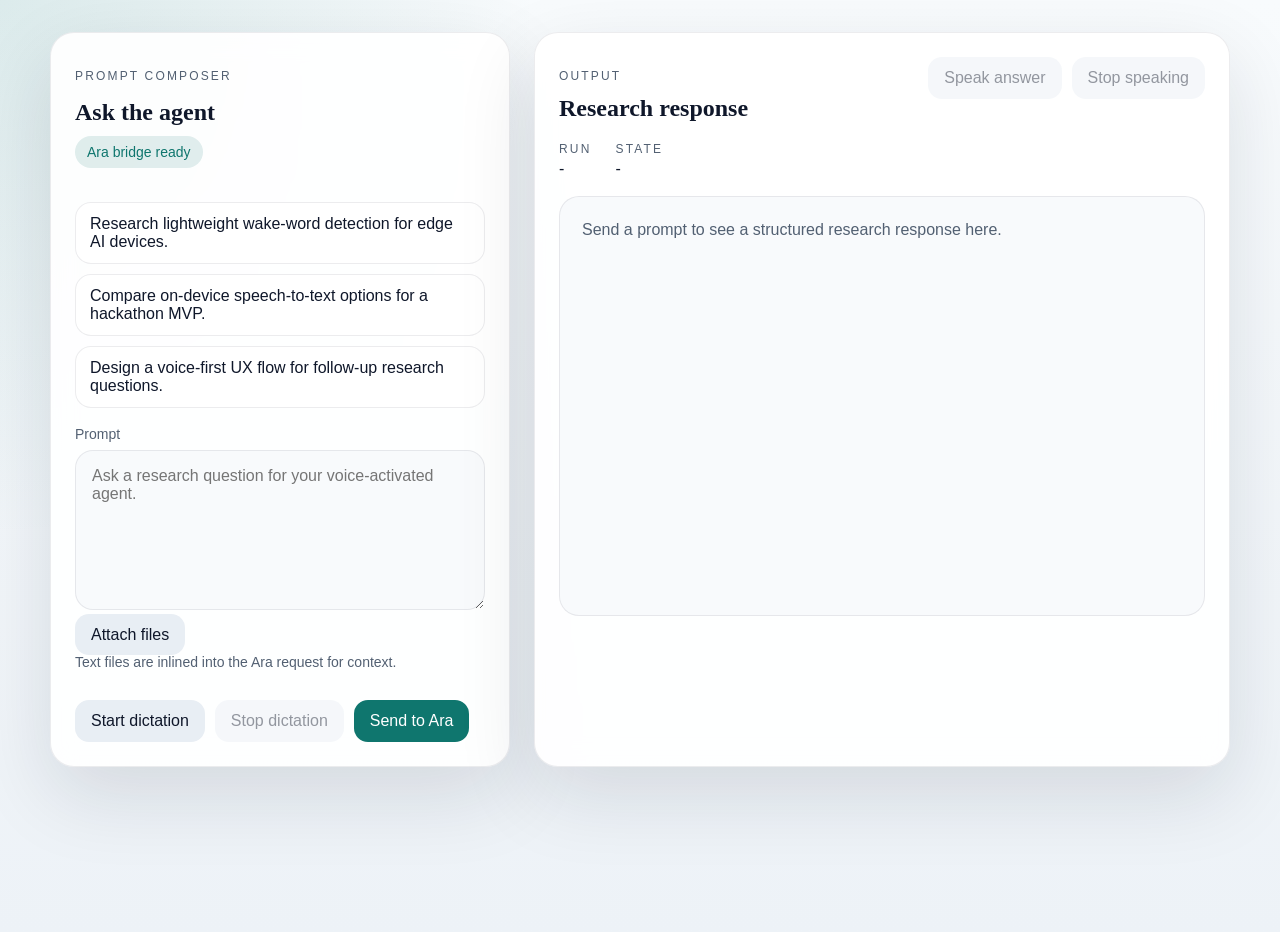
==== web/index.html @ 5544a379 "all" ====
<!doctype html>
<html lang="en">
  <head>
    <meta charset="utf-8" />
    <meta name="viewport" content="width=device-width, initial-scale=1" />
    <title>Voice Research Agent</title>
    <link rel="stylesheet" href="./styles.css" />
  </head>
  <body>
    <main class="shell">
      <section class="panel composer">
        <p class="eyebrow">PROMPT COMPOSER</p>
        <div class="panel-header">
          <div>
            <h1>Ask the agent</h1>
            <p id="status-line" class="status-pill">Ara bridge ready</p>
          </div>
        </div>

        <div class="prompt-examples">
          <button class="chip" data-prompt="Research lightweight wake-word detection for edge AI devices.">
            Research lightweight wake-word detection for edge AI devices.
          </button>
          <button class="chip" data-prompt="Compare on-device speech-to-text options for a hackathon MVP.">
            Compare on-device speech-to-text options for a hackathon MVP.
          </button>
          <button class="chip" data-prompt="Design a voice-first UX flow for follow-up research questions.">
            Design a voice-first UX flow for follow-up research questions.
          </button>
        </div>

        <label class="field">
          <span>Prompt</span>
          <textarea id="prompt-input" rows="7" placeholder="Ask a research question for your voice-activated agent."></textarea>
        </label>

        <div class="controls">
          <label class="file-picker">
            <input id="file-input" type="file" multiple />
            <span>Attach files</span>
          </label>
          <span class="hint">Text files are inlined into the Ara request for context.</span>
        </div>
        <ul id="attachment-list" class="attachment-list"></ul>

        <div class="controls">
          <button id="start-dictation" class="secondary">Start dictation</button>
          <button id="stop-dictation" class="secondary" disabled>Stop dictation</button>
          <button id="send-button" class="primary">Send to Ara</button>
        </div>
      </section>

      <section class="panel results">
        <div class="panel-header">
          <div>
            <p class="eyebrow">OUTPUT</p>
            <h2>Research response</h2>
          </div>
          <div class="controls compact">
            <button id="speak-button" class="secondary" disabled>Speak answer</button>
            <button id="stop-speaking" class="secondary" disabled>Stop speaking</button>
          </div>
        </div>

        <div class="meta">
          <div>
            <span class="meta-label">RUN</span>
            <span id="run-id">-</span>
          </div>
          <div>
            <span class="meta-label">STATE</span>
            <span id="run-state">-</span>
          </div>
        </div>

        <article id="output" class="markdown-output empty">
          Send a prompt to see a structured research response here.
        </article>
      </section>
    </main>

    <script src="./app.js" defer></script>
  </body>
  </html>
---- web/styles.css ----
:root {
  color-scheme: light;
  --bg: #edf2f7;
  --panel: rgba(255, 255, 255, 0.92);
  --border: rgba(15, 23, 42, 0.08);
  --text: #0f172a;
  --muted: #526072;
  --accent: #0f766e;
  --accent-soft: rgba(15, 118, 110, 0.12);
  --shadow: 0 28px 80px rgba(15, 23, 42, 0.12);
}

* {
  box-sizing: border-box;
}

body {
  margin: 0;
  min-height: 100vh;
  font-family: "Avenir Next", "Segoe UI", sans-serif;
  color: var(--text);
  background:
    radial-gradient(circle at top left, rgba(15, 118, 110, 0.12), transparent 34%),
    linear-gradient(180deg, #f8fbfd 0%, var(--bg) 100%);
}

.shell {
  width: min(1180px, calc(100% - 32px));
  margin: 32px auto;
  display: grid;
  grid-template-columns: minmax(320px, 460px) minmax(0, 1fr);
  gap: 24px;
}

.panel {
  background: var(--panel);
  border: 1px solid var(--border);
  border-radius: 24px;
  padding: 24px;
  box-shadow: var(--shadow);
  backdrop-filter: blur(12px);
}

.panel-header {
  display: flex;
  align-items: flex-start;
  justify-content: space-between;
  gap: 12px;
  margin-bottom: 20px;
}

.eyebrow,
.meta-label {
  font-size: 12px;
  letter-spacing: 0.18em;
  text-transform: uppercase;
  color: var(--muted);
}

h1,
h2 {
  margin: 4px 0 0;
  font-family: Georgia, "Times New Roman", serif;
  font-weight: 600;
}

.status-pill {
  display: inline-flex;
  align-items: center;
  margin-top: 10px;
  padding: 8px 12px;
  border-radius: 999px;
  background: var(--accent-soft);
  color: var(--accent);
  font-size: 14px;
}

.prompt-examples {
  display: grid;
  gap: 10px;
  margin-bottom: 18px;
}

.chip {
  width: 100%;
  text-align: left;
  padding: 12px 14px;
  border-radius: 16px;
  border: 1px solid var(--border);
  background: rgba(255, 255, 255, 0.8);
  color: var(--text);
  cursor: pointer;
}

.chip:hover {
  border-color: rgba(15, 118, 110, 0.28);
  background: rgba(255, 255, 255, 1);
}

.field {
  display: grid;
  gap: 8px;
}

.field span,
.hint {
  color: var(--muted);
  font-size: 14px;
}

textarea {
  width: 100%;
  border: 1px solid var(--border);
  border-radius: 18px;
  padding: 16px;
  resize: vertical;
  font: inherit;
  color: inherit;
  background: rgba(248, 250, 252, 0.96);
}

textarea:focus {
  outline: 2px solid rgba(15, 118, 110, 0.18);
  border-color: rgba(15, 118, 110, 0.32);
}

.controls {
  display: flex;
  flex-wrap: wrap;
  gap: 10px;
  align-items: center;
  margin-top: 16px;
}

.controls.compact {
  margin-top: 0;
}

button,
.file-picker span {
  border: none;
  border-radius: 14px;
  padding: 12px 16px;
  font: inherit;
  cursor: pointer;
  transition: transform 120ms ease, opacity 120ms ease, background 120ms ease;
}

button:hover,
.file-picker:hover span {
  transform: translateY(-1px);
}

button:disabled {
  opacity: 0.45;
  cursor: default;
  transform: none;
}

.primary {
  background: var(--accent);
  color: white;
}

.secondary,
.file-picker span {
  background: #e8eef4;
  color: var(--text);
}

.file-picker input {
  display: none;
}

.attachment-list {
  list-style: none;
  padding: 0;
  margin: 14px 0 0;
  display: grid;
  gap: 8px;
}

.attachment-list li {
  display: flex;
  align-items: center;
  justify-content: space-between;
  gap: 12px;
  padding: 10px 12px;
  border-radius: 14px;
  background: rgba(232, 238, 244, 0.86);
  color: var(--muted);
  font-size: 14px;
}

.attachment-list button {
  padding: 6px 10px;
  border-radius: 10px;
  background: rgba(15, 23, 42, 0.08);
}

.results {
  min-height: 620px;
}

.meta {
  display: flex;
  gap: 24px;
  margin-bottom: 18px;
}

.meta > div {
  display: grid;
  gap: 4px;
}

.markdown-output {
  min-height: 420px;
  padding: 20px 22px;
  border-radius: 20px;
  border: 1px solid var(--border);
  background: rgba(248, 250, 252, 0.95);
  line-height: 1.6;
}

.markdown-output.empty {
  color: var(--muted);
}

.markdown-output h3 {
  margin: 0 0 10px;
  font-family: Georgia, "Times New Roman", serif;
  font-size: 24px;
}

.markdown-output p {
  margin: 0 0 14px;
}

.markdown-output ol {
  margin: 0 0 18px 20px;
  padding: 0;
}

.markdown-output li {
  margin-bottom: 10px;
}

@media (max-width: 920px) {
  .shell {
    grid-template-columns: 1fr;
  }

  .results {
    min-height: unset;
  }
}
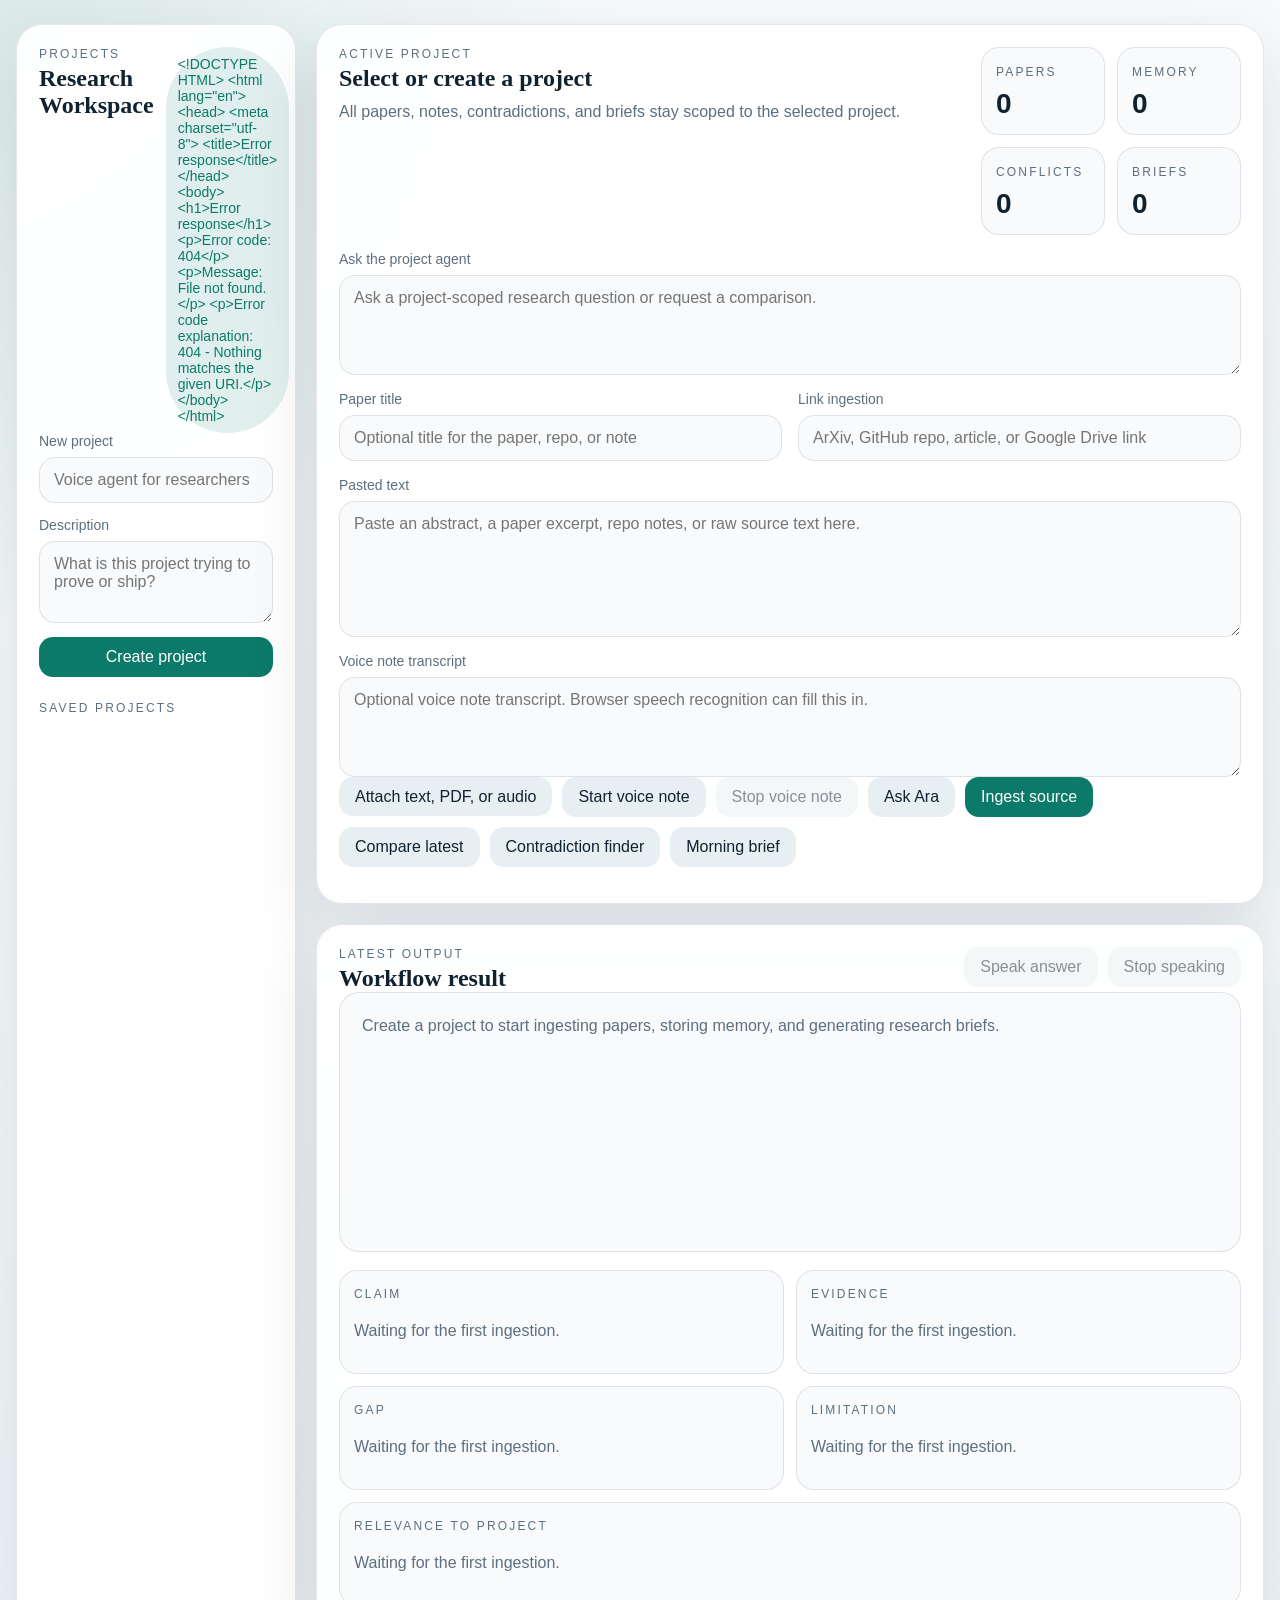
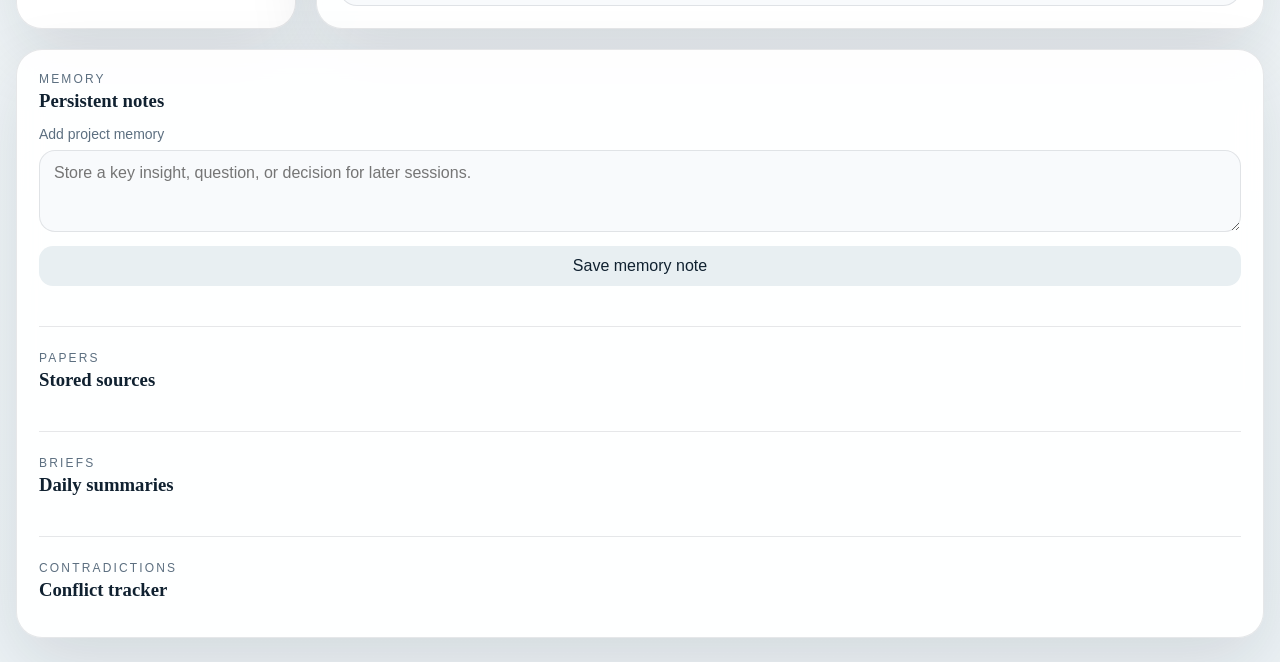
==== commit 95c2f515: "final" ====
--- a/web/index.html
+++ b/web/index.html
@@ -3,80 +3,213 @@
   <head>
     <meta charset="utf-8" />
     <meta name="viewport" content="width=device-width, initial-scale=1" />
-    <title>Voice Research Agent</title>
+    <title>Voice Research Agent Workspace</title>
     <link rel="stylesheet" href="./styles.css" />
   </head>
   <body>
-    <main class="shell">
-      <section class="panel composer">
-        <p class="eyebrow">PROMPT COMPOSER</p>
+    <main class="workspace">
+      <aside class="panel sidebar">
         <div class="panel-header">
           <div>
-            <h1>Ask the agent</h1>
-            <p id="status-line" class="status-pill">Ara bridge ready</p>
-          </div>
+            <p class="eyebrow">PROJECTS</p>
+            <h1>Research Workspace</h1>
+          </div>
+          <p id="status-line" class="status-pill">Loading projects...</p>
         </div>
 
-        <div class="prompt-examples">
-          <button class="chip" data-prompt="Research lightweight wake-word detection for edge AI devices.">
-            Research lightweight wake-word detection for edge AI devices.
-          </button>
-          <button class="chip" data-prompt="Compare on-device speech-to-text options for a hackathon MVP.">
-            Compare on-device speech-to-text options for a hackathon MVP.
-          </button>
-          <button class="chip" data-prompt="Design a voice-first UX flow for follow-up research questions.">
-            Design a voice-first UX flow for follow-up research questions.
-          </button>
+        <form id="project-form" class="stacked-form">
+          <label class="field">
+            <span>New project</span>
+            <input id="project-name" type="text" placeholder="Voice agent for researchers" />
+          </label>
+          <label class="field">
+            <span>Description</span>
+            <textarea id="project-description" rows="3" placeholder="What is this project trying to prove or ship?"></textarea>
+          </label>
+          <button type="submit" class="primary">Create project</button>
+        </form>
+
+        <div class="project-list-wrap">
+          <div class="section-title-row">
+            <p class="eyebrow">Saved projects</p>
+          </div>
+          <div id="project-list" class="project-list"></div>
         </div>
-
-        <label class="field">
-          <span>Prompt</span>
-          <textarea id="prompt-input" rows="7" placeholder="Ask a research question for your voice-activated agent."></textarea>
-        </label>
-
-        <div class="controls">
-          <label class="file-picker">
-            <input id="file-input" type="file" multiple />
-            <span>Attach files</span>
+      </aside>
+
+      <section class="main-column">
+        <section class="panel project-panel">
+          <div class="panel-header">
+            <div>
+              <p class="eyebrow">ACTIVE PROJECT</p>
+              <h2 id="selected-project-name">Select or create a project</h2>
+              <p id="selected-project-description" class="muted">
+                All papers, notes, contradictions, and briefs stay scoped to the selected project.
+              </p>
+            </div>
+            <div class="project-stats">
+              <div class="stat-card">
+                <span class="meta-label">Papers</span>
+                <strong id="paper-count">0</strong>
+              </div>
+              <div class="stat-card">
+                <span class="meta-label">Memory</span>
+                <strong id="memory-count">0</strong>
+              </div>
+              <div class="stat-card">
+                <span class="meta-label">Conflicts</span>
+                <strong id="contradiction-count">0</strong>
+              </div>
+              <div class="stat-card">
+                <span class="meta-label">Briefs</span>
+                <strong id="brief-count">0</strong>
+              </div>
+            </div>
+          </div>
+
+          <div class="workflow-grid">
+            <label class="field span-2">
+              <span>Ask the project agent</span>
+              <textarea
+                id="prompt-input"
+                rows="4"
+                placeholder="Ask a project-scoped research question or request a comparison."
+              ></textarea>
+            </label>
+
+            <label class="field">
+              <span>Paper title</span>
+              <input id="source-title" type="text" placeholder="Optional title for the paper, repo, or note" />
+            </label>
+
+            <label class="field">
+              <span>Link ingestion</span>
+              <input id="link-input" type="url" placeholder="ArXiv, GitHub repo, article, or Google Drive link" />
+            </label>
+
+            <label class="field span-2">
+              <span>Pasted text</span>
+              <textarea
+                id="pasted-text-input"
+                rows="6"
+                placeholder="Paste an abstract, a paper excerpt, repo notes, or raw source text here."
+              ></textarea>
+            </label>
+
+            <label class="field span-2">
+              <span>Voice note transcript</span>
+              <textarea
+                id="voice-note-input"
+                rows="4"
+                placeholder="Optional voice note transcript. Browser speech recognition can fill this in."
+              ></textarea>
+            </label>
+          </div>
+
+          <div class="controls">
+            <label class="file-picker">
+              <input id="file-input" type="file" multiple />
+              <span>Attach text, PDF, or audio</span>
+            </label>
+            <button id="start-voice-note" class="secondary" type="button">Start voice note</button>
+            <button id="stop-voice-note" class="secondary" type="button" disabled>Stop voice note</button>
+            <button id="ask-button" class="secondary" type="button">Ask Ara</button>
+            <button id="ingest-button" class="primary" type="button">Ingest source</button>
+            <button id="compare-button" class="secondary" type="button">Compare latest</button>
+            <button id="contradiction-button" class="secondary" type="button">Contradiction finder</button>
+            <button id="brief-button" class="secondary" type="button">Morning brief</button>
+          </div>
+
+          <ul id="attachment-list" class="attachment-list"></ul>
+        </section>
+
+        <section class="panel output-panel">
+          <div class="panel-header">
+            <div>
+              <p class="eyebrow">LATEST OUTPUT</p>
+              <h2 id="output-kind">Workflow result</h2>
+            </div>
+            <div class="controls compact">
+              <button id="speak-button" class="secondary" type="button" disabled>Speak answer</button>
+              <button id="stop-speaking" class="secondary" type="button" disabled>Stop speaking</button>
+            </div>
+          </div>
+
+          <article id="output" class="markdown-output empty">
+            Create a project to start ingesting papers, storing memory, and generating research briefs.
+          </article>
+
+          <div class="structured-grid">
+            <section class="structured-card">
+              <p class="meta-label">Claim</p>
+              <p id="claim-value">Waiting for the first ingestion.</p>
+            </section>
+            <section class="structured-card">
+              <p class="meta-label">Evidence</p>
+              <p id="evidence-value">Waiting for the first ingestion.</p>
+            </section>
+            <section class="structured-card">
+              <p class="meta-label">Gap</p>
+              <p id="gap-value">Waiting for the first ingestion.</p>
+            </section>
+            <section class="structured-card">
+              <p class="meta-label">Limitation</p>
+              <p id="limitation-value">Waiting for the first ingestion.</p>
+            </section>
+            <section class="structured-card span-2">
+              <p class="meta-label">Relevance to project</p>
+              <p id="relevance-value">Waiting for the first ingestion.</p>
+            </section>
+          </div>
+        </section>
+      </section>
+
+      <aside class="panel detail-panel">
+        <section class="detail-section">
+          <div class="section-title-row">
+            <div>
+              <p class="eyebrow">MEMORY</p>
+              <h3>Persistent notes</h3>
+            </div>
+          </div>
+          <label class="field">
+            <span>Add project memory</span>
+            <textarea id="memory-input" rows="3" placeholder="Store a key insight, question, or decision for later sessions."></textarea>
           </label>
-          <span class="hint">Text files are inlined into the Ara request for context.</span>
-        </div>
-        <ul id="attachment-list" class="attachment-list"></ul>
-
-        <div class="controls">
-          <button id="start-dictation" class="secondary">Start dictation</button>
-          <button id="stop-dictation" class="secondary" disabled>Stop dictation</button>
-          <button id="send-button" class="primary">Send to Ara</button>
-        </div>
-      </section>
-
-      <section class="panel results">
-        <div class="panel-header">
-          <div>
-            <p class="eyebrow">OUTPUT</p>
-            <h2>Research response</h2>
-          </div>
-          <div class="controls compact">
-            <button id="speak-button" class="secondary" disabled>Speak answer</button>
-            <button id="stop-speaking" class="secondary" disabled>Stop speaking</button>
-          </div>
-        </div>
-
-        <div class="meta">
-          <div>
-            <span class="meta-label">RUN</span>
-            <span id="run-id">-</span>
-          </div>
-          <div>
-            <span class="meta-label">STATE</span>
-            <span id="run-state">-</span>
-          </div>
-        </div>
-
-        <article id="output" class="markdown-output empty">
-          Send a prompt to see a structured research response here.
-        </article>
-      </section>
+          <button id="save-memory-button" class="secondary" type="button">Save memory note</button>
+          <div id="memory-list" class="item-list"></div>
+        </section>
+
+        <section class="detail-section">
+          <div class="section-title-row">
+            <div>
+              <p class="eyebrow">PAPERS</p>
+              <h3>Stored sources</h3>
+            </div>
+          </div>
+          <div id="paper-list" class="item-list"></div>
+        </section>
+
+        <section class="detail-section">
+          <div class="section-title-row">
+            <div>
+              <p class="eyebrow">BRIEFS</p>
+              <h3>Daily summaries</h3>
+            </div>
+          </div>
+          <div id="brief-list" class="item-list"></div>
+        </section>
+
+        <section class="detail-section">
+          <div class="section-title-row">
+            <div>
+              <p class="eyebrow">CONTRADICTIONS</p>
+              <h3>Conflict tracker</h3>
+            </div>
+          </div>
+          <div id="contradiction-list" class="item-list"></div>
+        </section>
+      </aside>
     </main>
 
     <script src="./app.js" defer></script>
--- a/web/styles.css
+++ b/web/styles.css
@@ -1,13 +1,14 @@
 :root {
   color-scheme: light;
-  --bg: #edf2f7;
-  --panel: rgba(255, 255, 255, 0.92);
-  --border: rgba(15, 23, 42, 0.08);
-  --text: #0f172a;
-  --muted: #526072;
-  --accent: #0f766e;
-  --accent-soft: rgba(15, 118, 110, 0.12);
-  --shadow: 0 28px 80px rgba(15, 23, 42, 0.12);
+  --bg: #edf3f6;
+  --panel: rgba(255, 255, 255, 0.94);
+  --panel-strong: #ffffff;
+  --border: rgba(15, 23, 42, 0.1);
+  --text: #102130;
+  --muted: #5c6f80;
+  --accent: #0c7a68;
+  --accent-soft: rgba(12, 122, 104, 0.12);
+  --shadow: 0 24px 70px rgba(15, 23, 42, 0.12);
 }
 
 * {
@@ -20,37 +21,49 @@
   font-family: "Avenir Next", "Segoe UI", sans-serif;
   color: var(--text);
   background:
-    radial-gradient(circle at top left, rgba(15, 118, 110, 0.12), transparent 34%),
-    linear-gradient(180deg, #f8fbfd 0%, var(--bg) 100%);
-}
-
-.shell {
-  width: min(1180px, calc(100% - 32px));
-  margin: 32px auto;
-  display: grid;
-  grid-template-columns: minmax(320px, 460px) minmax(0, 1fr);
-  gap: 24px;
+    radial-gradient(circle at top left, rgba(12, 122, 104, 0.12), transparent 24%),
+    linear-gradient(180deg, #f8fbfc 0%, var(--bg) 100%);
+}
+
+.workspace {
+  width: min(1540px, calc(100% - 32px));
+  margin: 24px auto;
+  display: grid;
+  grid-template-columns: 300px minmax(0, 1fr) 340px;
+  gap: 20px;
+}
+
+.main-column {
+  display: grid;
+  gap: 20px;
 }
 
 .panel {
   background: var(--panel);
   border: 1px solid var(--border);
-  border-radius: 24px;
-  padding: 24px;
+  border-radius: 26px;
   box-shadow: var(--shadow);
   backdrop-filter: blur(12px);
 }
 
-.panel-header {
+.sidebar,
+.detail-panel,
+.project-panel,
+.output-panel {
+  padding: 22px;
+}
+
+.panel-header,
+.section-title-row {
   display: flex;
+  justify-content: space-between;
   align-items: flex-start;
-  justify-content: space-between;
   gap: 12px;
-  margin-bottom: 20px;
 }
 
 .eyebrow,
 .meta-label {
+  margin: 0;
   font-size: 12px;
   letter-spacing: 0.18em;
   text-transform: uppercase;
@@ -58,43 +71,38 @@
 }
 
 h1,
-h2 {
+h2,
+h3 {
   margin: 4px 0 0;
   font-family: Georgia, "Times New Roman", serif;
   font-weight: 600;
 }
 
+.muted {
+  margin: 8px 0 0;
+  color: var(--muted);
+  line-height: 1.5;
+}
+
 .status-pill {
-  display: inline-flex;
-  align-items: center;
-  margin-top: 10px;
-  padding: 8px 12px;
+  margin: 0;
+  padding: 9px 12px;
   border-radius: 999px;
   background: var(--accent-soft);
   color: var(--accent);
   font-size: 14px;
 }
 
-.prompt-examples {
-  display: grid;
-  gap: 10px;
-  margin-bottom: 18px;
-}
-
-.chip {
-  width: 100%;
-  text-align: left;
-  padding: 12px 14px;
-  border-radius: 16px;
-  border: 1px solid var(--border);
-  background: rgba(255, 255, 255, 0.8);
-  color: var(--text);
-  cursor: pointer;
-}
-
-.chip:hover {
-  border-color: rgba(15, 118, 110, 0.28);
-  background: rgba(255, 255, 255, 1);
+.stacked-form,
+.detail-section {
+  display: grid;
+  gap: 14px;
+}
+
+.detail-section + .detail-section {
+  margin-top: 26px;
+  padding-top: 24px;
+  border-top: 1px solid var(--border);
 }
 
 .field {
@@ -102,26 +110,66 @@
   gap: 8px;
 }
 
-.field span,
-.hint {
+.field span {
   color: var(--muted);
   font-size: 14px;
 }
 
+input,
 textarea {
   width: 100%;
   border: 1px solid var(--border);
-  border-radius: 18px;
-  padding: 16px;
-  resize: vertical;
+  border-radius: 16px;
+  padding: 13px 14px;
   font: inherit;
   color: inherit;
   background: rgba(248, 250, 252, 0.96);
 }
 
+textarea {
+  resize: vertical;
+}
+
+input:focus,
 textarea:focus {
-  outline: 2px solid rgba(15, 118, 110, 0.18);
-  border-color: rgba(15, 118, 110, 0.32);
+  outline: 2px solid rgba(12, 122, 104, 0.15);
+  border-color: rgba(12, 122, 104, 0.25);
+}
+
+button,
+.file-picker span {
+  border: none;
+  border-radius: 14px;
+  padding: 11px 16px;
+  font: inherit;
+  cursor: pointer;
+  transition: transform 120ms ease, opacity 120ms ease, background 120ms ease;
+}
+
+button:hover,
+.file-picker:hover span {
+  transform: translateY(-1px);
+}
+
+button:disabled {
+  opacity: 0.5;
+  cursor: default;
+  transform: none;
+}
+
+.primary {
+  background: var(--accent);
+  color: white;
+}
+
+.secondary,
+.file-picker span {
+  background: #e8eff2;
+  color: var(--text);
+}
+
+.file-picker input {
+  display: none;
 }
 
 .controls {
@@ -129,55 +177,67 @@
   flex-wrap: wrap;
   gap: 10px;
   align-items: center;
+}
+
+.controls.compact {
+  justify-content: flex-end;
+}
+
+.workflow-grid {
+  display: grid;
+  grid-template-columns: repeat(2, minmax(0, 1fr));
+  gap: 16px;
   margin-top: 16px;
 }
 
-.controls.compact {
-  margin-top: 0;
-}
-
-button,
-.file-picker span {
-  border: none;
-  border-radius: 14px;
-  padding: 12px 16px;
-  font: inherit;
-  cursor: pointer;
-  transition: transform 120ms ease, opacity 120ms ease, background 120ms ease;
-}
-
-button:hover,
-.file-picker:hover span {
-  transform: translateY(-1px);
-}
-
-button:disabled {
-  opacity: 0.45;
-  cursor: default;
-  transform: none;
-}
-
-.primary {
-  background: var(--accent);
-  color: white;
-}
-
-.secondary,
-.file-picker span {
-  background: #e8eef4;
-  color: var(--text);
-}
-
-.file-picker input {
-  display: none;
+.span-2 {
+  grid-column: span 2;
+}
+
+.project-stats,
+.structured-grid {
+  display: grid;
+  gap: 12px;
+}
+
+.project-stats {
+  grid-template-columns: repeat(2, minmax(0, 1fr));
+  min-width: 260px;
+}
+
+.stat-card,
+.structured-card {
+  background: rgba(248, 250, 252, 0.98);
+  border: 1px solid var(--border);
+  border-radius: 18px;
+  padding: 14px;
+}
+
+.stat-card strong {
+  display: block;
+  margin-top: 8px;
+  font-size: 28px;
+}
+
+.attachment-list,
+.project-list,
+.item-list {
+  display: grid;
+  gap: 10px;
 }
 
 .attachment-list {
   list-style: none;
   padding: 0;
   margin: 14px 0 0;
-  display: grid;
-  gap: 8px;
+}
+
+.attachment-list li,
+.project-item,
+.item-card {
+  border-radius: 18px;
+  border: 1px solid var(--border);
+  background: rgba(248, 250, 252, 0.95);
 }
 
 .attachment-list li {
@@ -186,8 +246,6 @@
   justify-content: space-between;
   gap: 12px;
   padding: 10px 12px;
-  border-radius: 14px;
-  background: rgba(232, 238, 244, 0.86);
   color: var(--muted);
   font-size: 14px;
 }
@@ -198,28 +256,57 @@
   background: rgba(15, 23, 42, 0.08);
 }
 
-.results {
-  min-height: 620px;
-}
-
-.meta {
-  display: flex;
-  gap: 24px;
-  margin-bottom: 18px;
-}
-
-.meta > div {
-  display: grid;
-  gap: 4px;
+.project-list-wrap {
+  margin-top: 24px;
+}
+
+.project-item {
+  width: 100%;
+  padding: 14px;
+  text-align: left;
+  background: rgba(248, 250, 252, 0.95);
+  border: 1px solid var(--border);
+}
+
+.project-item.active {
+  border-color: rgba(12, 122, 104, 0.4);
+  background: rgba(12, 122, 104, 0.08);
+}
+
+.project-item strong,
+.item-card strong {
+  display: block;
+  margin-bottom: 6px;
+  font-size: 16px;
+}
+
+.project-item small,
+.item-card small,
+.item-card p,
+.structured-card p {
+  color: var(--muted);
+  line-height: 1.5;
+}
+
+.item-card {
+  padding: 14px;
+}
+
+.item-card p {
+  margin: 8px 0 0;
+}
+
+.output-panel {
+  min-height: 500px;
 }
 
 .markdown-output {
-  min-height: 420px;
+  min-height: 260px;
   padding: 20px 22px;
   border-radius: 20px;
   border: 1px solid var(--border);
-  background: rgba(248, 250, 252, 0.95);
-  line-height: 1.6;
+  background: rgba(248, 250, 252, 0.98);
+  line-height: 1.65;
 }
 
 .markdown-output.empty {
@@ -227,8 +314,7 @@
 }
 
 .markdown-output h3 {
-  margin: 0 0 10px;
-  font-family: Georgia, "Times New Roman", serif;
+  margin: 0 0 12px;
   font-size: 24px;
 }
 
@@ -245,12 +331,37 @@
   margin-bottom: 10px;
 }
 
+.structured-grid {
+  grid-template-columns: repeat(2, minmax(0, 1fr));
+  margin-top: 18px;
+}
+
+@media (max-width: 1280px) {
+  .workspace {
+    grid-template-columns: 280px minmax(0, 1fr);
+  }
+
+  .detail-panel {
+    grid-column: span 2;
+  }
+}
+
 @media (max-width: 920px) {
-  .shell {
+  .workspace {
     grid-template-columns: 1fr;
   }
 
-  .results {
-    min-height: unset;
-  }
-}
+  .detail-panel {
+    grid-column: auto;
+  }
+
+  .workflow-grid,
+  .structured-grid,
+  .project-stats {
+    grid-template-columns: 1fr;
+  }
+
+  .span-2 {
+    grid-column: auto;
+  }
+}
